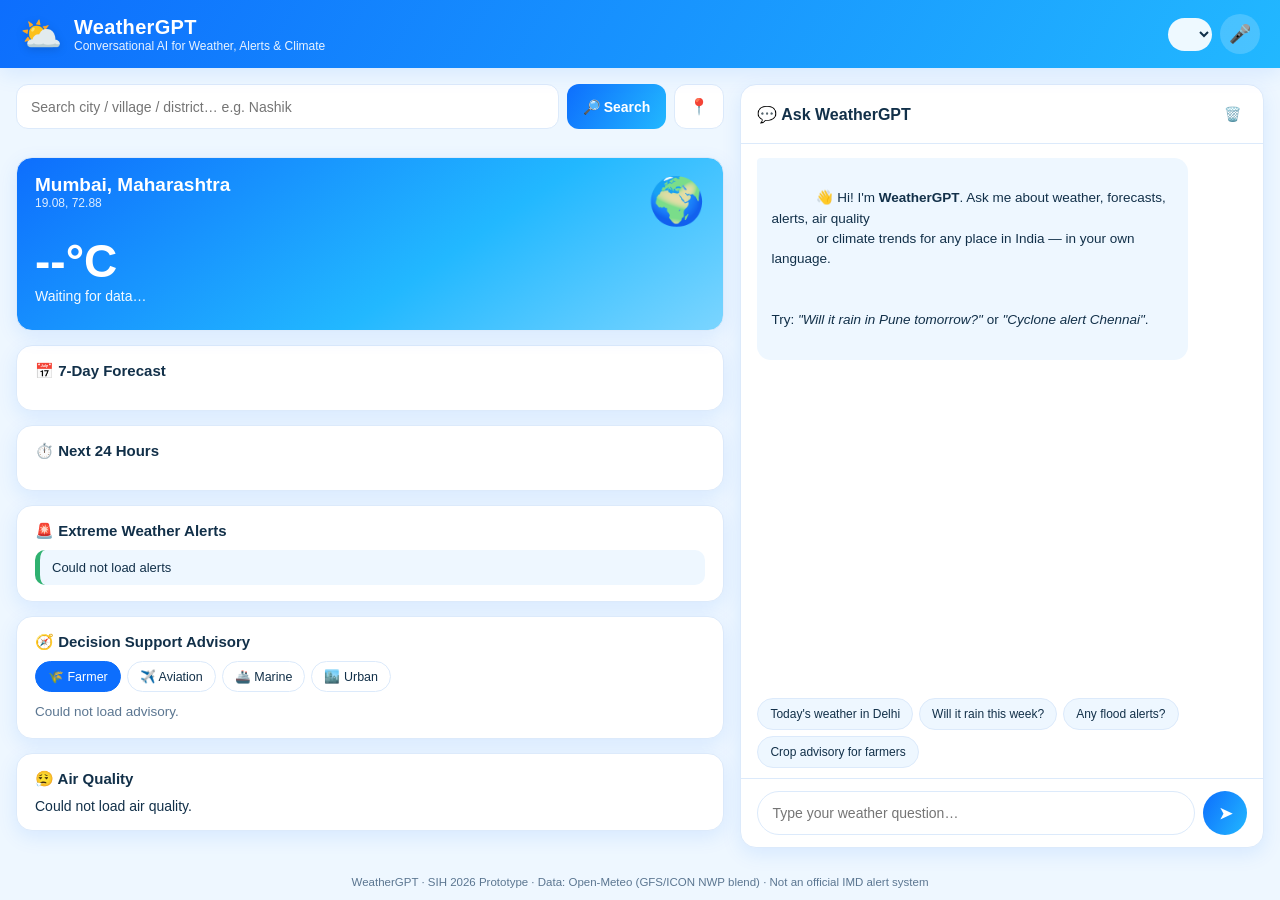
==== weathergpt/web/index.html @ a8f07b0b "feat(WeatherGPT): add conversational AI weather platform (SIH 2026) - FastAPI backend (weathergpt/ba" ====
<!DOCTYPE html>
<html lang="en">
<head>
<meta charset="UTF-8" />
<meta name="viewport" content="width=device-width, initial-scale=1.0, maximum-scale=1.0" />
<title>WeatherGPT — Conversational Weather Intelligence</title>
<meta name="description" content="WeatherGPT: AI chatbot for weather forecasts, alerts and climate information" />
<link rel="icon" href="data:image/svg+xml,<svg xmlns=%22http://www.w3.org/2000/svg%22 viewBox=%220 0 100 100%22><text y=%22.9em%22 font-size=%2290%22>⛅</text></svg>" />
<link rel="stylesheet" href="style.css" />
</head>
<body>

<div class="app-shell">

  <!-- ===================== HEADER ===================== -->
  <header class="topbar">
    <div class="brand">
      <span class="brand-icon">⛅</span>
      <div class="brand-text">
        <h1>WeatherGPT</h1>
        <p>Conversational AI for Weather, Alerts &amp; Climate</p>
      </div>
    </div>

    <div class="topbar-actions">
      <select id="langSelect" class="lang-select" title="Language"></select>
      <button id="voiceBtn" class="icon-btn" title="Voice input">🎤</button>
      <button id="menuBtn" class="icon-btn hide-desktop" title="Menu">☰</button>
    </div>
  </header>

  <!-- ===================== MAIN LAYOUT ===================== -->
  <main class="layout">

    <!-- -------- LEFT: Dashboard -------- -->
    <section class="dashboard" id="dashboard">

      <div class="search-row">
        <input id="locInput" type="text" placeholder="Search city / village / district… e.g. Nashik" autocomplete="off" />
        <button id="locSearchBtn" class="primary-btn">🔎 Search</button>
        <button id="locGpsBtn" class="secondary-btn" title="Use my location">📍</button>
      </div>
      <div id="locSuggestions" class="suggestions"></div>

      <div class="card current-card" id="currentCard">
        <div class="current-top">
          <div>
            <div class="place-name" id="placeName">Select a location</div>
            <div class="place-sub" id="placeSub">&nbsp;</div>
          </div>
          <div class="current-icon" id="currentIcon">🌍</div>
        </div>
        <div class="current-temp" id="currentTemp">--°C</div>
        <div class="current-desc" id="currentDesc">Waiting for data…</div>
        <div class="current-grid" id="currentGrid"></div>
      </div>

      <div class="card">
        <h3>📅 7-Day Forecast</h3>
        <div id="dailyForecast" class="daily-forecast"></div>
      </div>

      <div class="card">
        <h3>⏱️ Next 24 Hours</h3>
        <div id="hourlyForecast" class="hourly-forecast"></div>
      </div>

      <div class="card">
        <h3>🚨 Extreme Weather Alerts</h3>
        <div id="alertsList" class="alerts-list"></div>
      </div>

      <div class="card">
        <h3>🧭 Decision Support Advisory</h3>
        <div class="persona-row" id="personaRow">
          <button data-persona="farmer" class="chip active">🌾 Farmer</button>
          <button data-persona="aviation" class="chip">✈️ Aviation</button>
          <button data-persona="marine" class="chip">🚢 Marine</button>
          <button data-persona="urban" class="chip">🏙️ Urban</button>
        </div>
        <div id="advisoryText" class="advisory-text">Search a location to get tailored advisories.</div>
      </div>

      <div class="card">
        <h3>😮‍💨 Air Quality</h3>
        <div id="aqiBox" class="aqi-box">--</div>
      </div>

    </section>

    <!-- -------- RIGHT: Chat -------- -->
    <section class="chat-panel" id="chatPanel">
      <div class="chat-header">
        <span>💬 Ask WeatherGPT</span>
        <button id="clearChatBtn" class="icon-btn small" title="Clear chat">🗑️</button>
      </div>

      <div class="chat-messages" id="chatMessages">
        <div class="msg bot">
          <div class="bubble">
            👋 Hi! I'm <b>WeatherGPT</b>. Ask me about weather, forecasts, alerts, air quality
            or climate trends for any place in India — in your own language.
            <br/><br/>Try: <i>"Will it rain in Pune tomorrow?"</i> or <i>"Cyclone alert Chennai"</i>.
          </div>
        </div>
      </div>

      <div class="quick-chips" id="quickChips">
        <button class="chip small">Today's weather in Delhi</button>
        <button class="chip small">Will it rain this week?</button>
        <button class="chip small">Any flood alerts?</button>
        <button class="chip small">Crop advisory for farmers</button>
      </div>

      <form id="chatForm" class="chat-input-row">
        <input id="chatInput" type="text" placeholder="Type your weather question…" autocomplete="off" />
        <button type="submit" class="primary-btn">➤</button>
      </form>
    </section>

  </main>

  <footer class="footer">
    <span>WeatherGPT · SIH 2026 Prototype · Data: Open-Meteo (GFS/ICON NWP blend) · Not an official IMD alert system</span>
  </footer>
</div>

<script src="app.js"></script>
</body>
</html>
---- weathergpt/web/style.css ----
/* ==========================================================================
   WeatherGPT — simple, friendly, graphical UI
   ========================================================================== */

:root {
  --sky-1: #0d6efd;
  --sky-2: #22b8ff;
  --sky-3: #7bd5ff;
  --bg: #eef7ff;
  --card-bg: #ffffff;
  --text: #123049;
  --text-muted: #5b7691;
  --border: #dceafb;
  --high: #ff4d4f;
  --moderate: #ffa631;
  --low: #2fb170;
  --radius: 16px;
  --shadow: 0 6px 20px rgba(13, 110, 253, 0.10);
}

* { box-sizing: border-box; }

html, body {
  margin: 0;
  padding: 0;
  font-family: "Segoe UI", "Noto Sans", "Noto Sans Devanagari", Arial, sans-serif;
  background: var(--bg);
  color: var(--text);
}

.app-shell {
  min-height: 100vh;
  display: flex;
  flex-direction: column;
}

/* ---------------- Topbar ---------------- */
.topbar {
  background: linear-gradient(120deg, var(--sky-1), var(--sky-2));
  color: white;
  display: flex;
  align-items: center;
  justify-content: space-between;
  padding: 14px 20px;
  box-shadow: var(--shadow);
  position: sticky;
  top: 0;
  z-index: 20;
}
.brand { display: flex; align-items: center; gap: 12px; }
.brand-icon { font-size: 34px; filter: drop-shadow(0 2px 4px rgba(0,0,0,0.15)); }
.brand-text h1 { margin: 0; font-size: 20px; letter-spacing: 0.3px; }
.brand-text p { margin: 0; font-size: 12px; opacity: 0.9; }

.topbar-actions { display: flex; align-items: center; gap: 8px; }
.lang-select {
  border-radius: 999px;
  border: none;
  padding: 8px 12px;
  font-size: 13px;
  background: rgba(255,255,255,0.92);
  color: var(--text);
  cursor: pointer;
}
.icon-btn {
  border: none;
  background: rgba(255,255,255,0.18);
  color: white;
  width: 40px;
  height: 40px;
  border-radius: 50%;
  font-size: 18px;
  cursor: pointer;
  transition: background 0.15s;
}
.icon-btn:hover { background: rgba(255,255,255,0.32); }
.icon-btn.small { width: 30px; height: 30px; font-size: 14px; background: transparent; color: var(--text-muted); }
.icon-btn.listening { background: var(--high); animation: pulse 1s infinite; }
@keyframes pulse { 0%{ box-shadow:0 0 0 0 rgba(255,77,79,.5);} 70%{ box-shadow:0 0 0 12px rgba(255,77,79,0);} 100%{ box-shadow:0 0 0 0 rgba(255,77,79,0);} }

/* ---------------- Layout ---------------- */
.layout {
  flex: 1;
  display: grid;
  grid-template-columns: 1.15fr 0.85fr;
  gap: 16px;
  padding: 16px;
  max-width: 1300px;
  width: 100%;
  margin: 0 auto;
}

@media (max-width: 900px) {
  .layout { grid-template-columns: 1fr; }
}

/* ---------------- Dashboard ---------------- */
.dashboard { display: flex; flex-direction: column; gap: 14px; }

.search-row { display: flex; gap: 8px; }
.search-row input {
  flex: 1;
  padding: 12px 14px;
  border-radius: 12px;
  border: 1.5px solid var(--border);
  font-size: 14px;
  outline: none;
}
.search-row input:focus { border-color: var(--sky-1); }

.primary-btn {
  background: linear-gradient(120deg, var(--sky-1), var(--sky-2));
  color: white;
  border: none;
  border-radius: 12px;
  padding: 12px 16px;
  font-size: 14px;
  cursor: pointer;
  font-weight: 600;
}
.secondary-btn {
  background: white;
  border: 1.5px solid var(--border);
  border-radius: 12px;
  padding: 12px 14px;
  cursor: pointer;
  font-size: 16px;
}

.suggestions {
  display: flex;
  flex-direction: column;
  gap: 4px;
}
.suggestion-item {
  background: white;
  border: 1px solid var(--border);
  border-radius: 10px;
  padding: 10px 12px;
  cursor: pointer;
  font-size: 13.5px;
}
.suggestion-item:hover { background: var(--bg); }

.card {
  background: var(--card-bg);
  border-radius: var(--radius);
  padding: 16px 18px;
  box-shadow: var(--shadow);
  border: 1px solid var(--border);
}
.card h3 { margin: 0 0 10px 0; font-size: 15px; }

.current-card {
  background: linear-gradient(145deg, #0d6efd, #22b8ff 60%, #7bd5ff);
  color: white;
  position: relative;
  overflow: hidden;
}
.current-top { display: flex; justify-content: space-between; align-items: flex-start; }
.place-name { font-size: 19px; font-weight: 700; }
.place-sub { font-size: 12px; opacity: 0.85; }
.current-icon { font-size: 46px; }
.current-temp { font-size: 46px; font-weight: 800; margin-top: 6px; }
.current-desc { font-size: 14px; opacity: 0.95; margin-bottom: 10px; }
.current-grid {
  display: grid;
  grid-template-columns: repeat(3, 1fr);
  gap: 8px;
  margin-top: 6px;
}
.mini-stat {
  background: rgba(255,255,255,0.18);
  border-radius: 10px;
  padding: 8px;
  text-align: center;
  font-size: 12px;
}
.mini-stat b { display: block; font-size: 14px; }

.daily-forecast {
  display: flex;
  gap: 8px;
  overflow-x: auto;
  padding-bottom: 4px;
}
.day-item {
  min-width: 84px;
  text-align: center;
  background: var(--bg);
  border-radius: 12px;
  padding: 10px 6px;
  flex-shrink: 0;
}
.day-item .dname { font-size: 12px; font-weight: 700; color: var(--sky-1); }
.day-item .dicon { font-size: 26px; margin: 4px 0; }
.day-item .dtemp { font-size: 12.5px; }
.day-item .drain { font-size: 11px; color: var(--text-muted); }

.hourly-forecast {
  display: flex;
  gap: 8px;
  overflow-x: auto;
  padding-bottom: 4px;
}
.hour-item {
  min-width: 66px;
  text-align: center;
  background: var(--bg);
  border-radius: 12px;
  padding: 8px 4px;
  flex-shrink: 0;
  font-size: 12px;
}
.hour-item .hicon { font-size: 20px; margin: 3px 0; }

.alerts-list { display: flex; flex-direction: column; gap: 8px; }
.alert-item {
  border-left: 5px solid var(--low);
  background: var(--bg);
  border-radius: 10px;
  padding: 10px 12px;
  font-size: 13px;
}
.alert-item.high { border-color: var(--high); background: #fff1f0; }
.alert-item.moderate { border-color: var(--moderate); background: #fff8ec; }
.alert-item.low { border-color: var(--low); background: #eefdf3; }
.alert-item .a-type { font-weight: 700; font-size: 13px; display:block; margin-bottom:2px; }

.persona-row { display: flex; gap: 6px; margin-bottom: 10px; flex-wrap: wrap; }
.chip {
  border: 1.5px solid var(--border);
  background: white;
  border-radius: 999px;
  padding: 7px 12px;
  font-size: 12.5px;
  cursor: pointer;
  color: var(--text);
}
.chip.active { background: var(--sky-1); color: white; border-color: var(--sky-1); }
.chip.small { font-size: 12px; padding: 8px 12px; background: var(--bg); }
.advisory-text { font-size: 13.5px; color: var(--text-muted); line-height: 1.5; }

.aqi-box { font-size: 14px; }
.aqi-pill {
  display: inline-block;
  padding: 4px 10px;
  border-radius: 999px;
  font-weight: 700;
  color: white;
  font-size: 12px;
  margin-right: 8px;
}

/* ---------------- Chat panel ---------------- */
.chat-panel {
  background: var(--card-bg);
  border-radius: var(--radius);
  box-shadow: var(--shadow);
  border: 1px solid var(--border);
  display: flex;
  flex-direction: column;
  max-height: calc(100vh - 110px);
  position: sticky;
  top: 90px;
}
.chat-header {
  padding: 14px 16px;
  font-weight: 700;
  border-bottom: 1px solid var(--border);
  display: flex;
  justify-content: space-between;
  align-items: center;
}
.chat-messages {
  flex: 1;
  overflow-y: auto;
  padding: 14px 16px;
  display: flex;
  flex-direction: column;
  gap: 12px;
  min-height: 300px;
}
.msg { display: flex; }
.msg.user { justify-content: flex-end; }
.bubble {
  max-width: 88%;
  padding: 10px 14px;
  border-radius: 14px;
  font-size: 13.5px;
  line-height: 1.5;
  white-space: pre-wrap;
}
.msg.bot .bubble { background: var(--bg); color: var(--text); border-top-left-radius: 4px; }
.msg.user .bubble { background: var(--sky-1); color: white; border-top-right-radius: 4px; }
.msg.bot .bubble.typing { display: flex; gap: 4px; align-items: center; padding: 14px; }
.dot { width: 6px; height: 6px; background: var(--sky-1); border-radius: 50%; animation: blink 1.2s infinite ease-in-out; }
.dot:nth-child(2) { animation-delay: 0.2s; }
.dot:nth-child(3) { animation-delay: 0.4s; }
@keyframes blink { 0%, 80%, 100% { opacity: 0.2; } 40% { opacity: 1; } }

.quick-chips {
  display: flex;
  gap: 6px;
  flex-wrap: wrap;
  padding: 0 16px 10px;
}

.chat-input-row {
  display: flex;
  gap: 8px;
  padding: 12px 16px;
  border-top: 1px solid var(--border);
}
.chat-input-row input {
  flex: 1;
  padding: 12px 14px;
  border-radius: 999px;
  border: 1.5px solid var(--border);
  font-size: 14px;
  outline: none;
}
.chat-input-row input:focus { border-color: var(--sky-1); }
.chat-input-row .primary-btn { border-radius: 50%; width: 44px; height: 44px; padding: 0; font-size: 16px; }

.footer {
  text-align: center;
  font-size: 11.5px;
  color: var(--text-muted);
  padding: 12px;
}

.hide-desktop { display: none; }

@media (max-width: 900px) {
  .hide-desktop { display: inline-flex; }
  .chat-panel { position: static; max-height: 480px; }
}

@media (max-width: 480px) {
  .brand-text p { display: none; }
  .current-temp { font-size: 38px; }
}
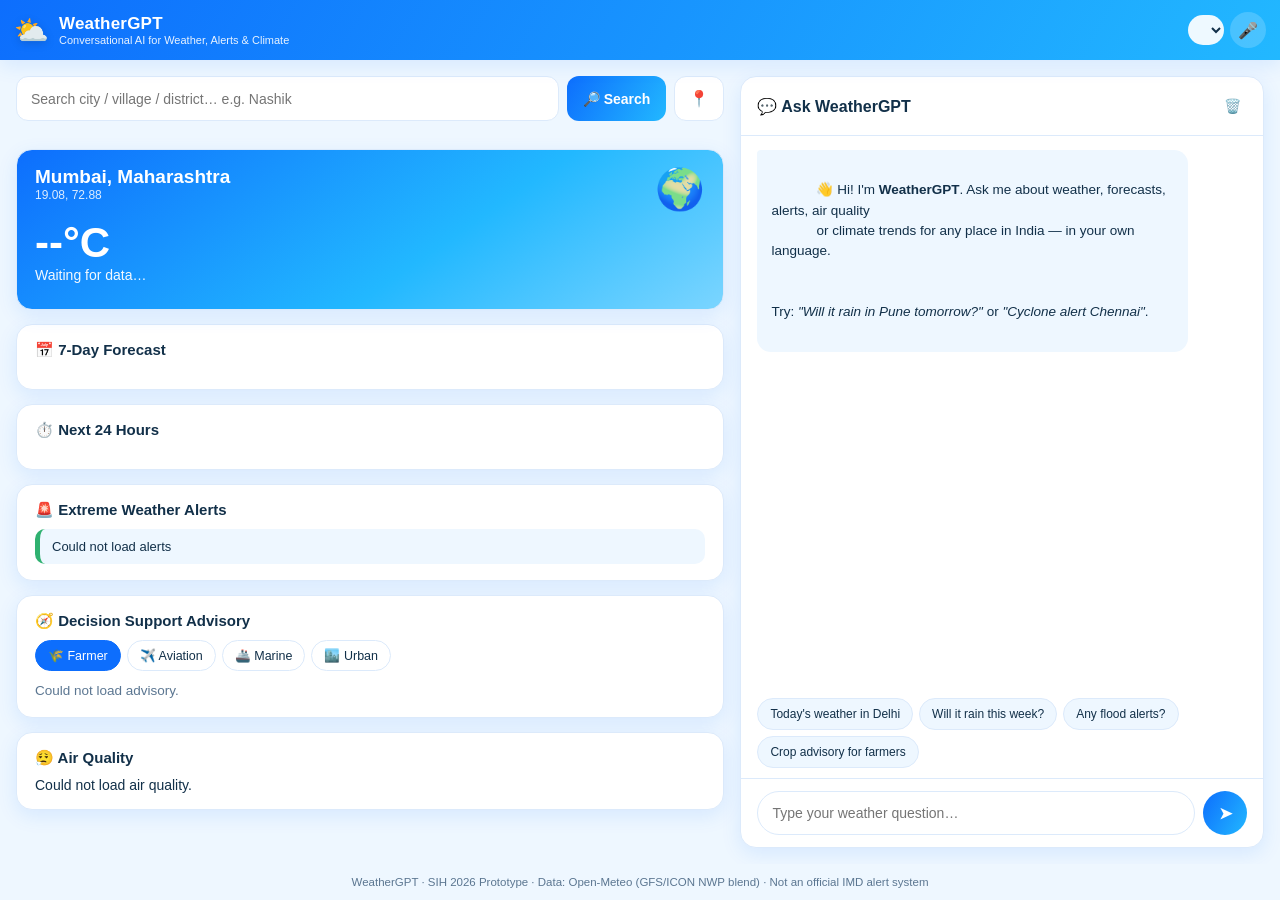
==== commit 03a546af: "fix(WeatherGPT web): eliminate horizontal overflow, redesign mobile as tabbed app screen Root cause:" ====
--- a/weathergpt/web/index.html
+++ b/weathergpt/web/index.html
@@ -25,7 +25,6 @@
     <div class="topbar-actions">
       <select id="langSelect" class="lang-select" title="Language"></select>
       <button id="voiceBtn" class="icon-btn" title="Voice input">🎤</button>
-      <button id="menuBtn" class="icon-btn hide-desktop" title="Menu">☰</button>
     </div>
   </header>
 
@@ -33,7 +32,7 @@
   <main class="layout">
 
     <!-- -------- LEFT: Dashboard -------- -->
-    <section class="dashboard" id="dashboard">
+    <section class="dashboard tab-screen active" id="dashboard">
 
       <div class="search-row">
         <input id="locInput" type="text" placeholder="Search city / village / district… e.g. Nashik" autocomplete="off" />
@@ -89,7 +88,7 @@
     </section>
 
     <!-- -------- RIGHT: Chat -------- -->
-    <section class="chat-panel" id="chatPanel">
+    <section class="chat-panel tab-screen" id="chatPanel">
       <div class="chat-header">
         <span>💬 Ask WeatherGPT</span>
         <button id="clearChatBtn" class="icon-btn small" title="Clear chat">🗑️</button>
@@ -120,9 +119,19 @@
 
   </main>
 
-  <footer class="footer">
+  <footer class="footer hide-mobile">
     <span>WeatherGPT · SIH 2026 Prototype · Data: Open-Meteo (GFS/ICON NWP blend) · Not an official IMD alert system</span>
   </footer>
+
+  <!-- ===================== MOBILE BOTTOM TAB BAR ===================== -->
+  <nav class="bottom-tabs" id="bottomTabs">
+    <button class="tab-btn active" data-tab="dashboard">
+      <span class="tab-icon">🌦️</span><span class="tab-label">Weather</span>
+    </button>
+    <button class="tab-btn" data-tab="chatPanel">
+      <span class="tab-icon">💬</span><span class="tab-label">Chat</span>
+    </button>
+  </nav>
 </div>
 
 <script src="app.js"></script>
--- a/weathergpt/web/style.css
+++ b/weathergpt/web/style.css
@@ -23,15 +23,24 @@
 html, body {
   margin: 0;
   padding: 0;
+  width: 100%;
+  max-width: 100%;
+  overflow-x: hidden;
   font-family: "Segoe UI", "Noto Sans", "Noto Sans Devanagari", Arial, sans-serif;
   background: var(--bg);
   color: var(--text);
 }
 
+img, svg { max-width: 100%; }
+
 .app-shell {
   min-height: 100vh;
+  min-height: 100dvh;
+  width: 100%;
+  max-width: 100%;
   display: flex;
   flex-direction: column;
+  overflow-x: hidden;
 }
 
 /* ---------------- Topbar ---------------- */
@@ -41,23 +50,28 @@
   display: flex;
   align-items: center;
   justify-content: space-between;
-  padding: 14px 20px;
+  gap: 8px;
+  padding: 12px 14px;
   box-shadow: var(--shadow);
   position: sticky;
   top: 0;
   z-index: 20;
-}
-.brand { display: flex; align-items: center; gap: 12px; }
-.brand-icon { font-size: 34px; filter: drop-shadow(0 2px 4px rgba(0,0,0,0.15)); }
-.brand-text h1 { margin: 0; font-size: 20px; letter-spacing: 0.3px; }
-.brand-text p { margin: 0; font-size: 12px; opacity: 0.9; }
-
-.topbar-actions { display: flex; align-items: center; gap: 8px; }
+  width: 100%;
+  max-width: 100%;
+}
+.brand { display: flex; align-items: center; gap: 10px; min-width: 0; flex: 1 1 auto; }
+.brand-icon { font-size: 28px; flex-shrink: 0; filter: drop-shadow(0 2px 4px rgba(0,0,0,0.15)); }
+.brand-text { min-width: 0; overflow: hidden; }
+.brand-text h1 { margin: 0; font-size: 17px; letter-spacing: 0.2px; white-space: nowrap; overflow: hidden; text-overflow: ellipsis; }
+.brand-text p { margin: 0; font-size: 11px; opacity: 0.9; white-space: nowrap; overflow: hidden; text-overflow: ellipsis; }
+
+.topbar-actions { display: flex; align-items: center; gap: 6px; flex-shrink: 0; }
 .lang-select {
   border-radius: 999px;
   border: none;
-  padding: 8px 12px;
-  font-size: 13px;
+  padding: 7px 8px;
+  font-size: 12px;
+  max-width: 84px;
   background: rgba(255,255,255,0.92);
   color: var(--text);
   cursor: pointer;
@@ -66,10 +80,11 @@
   border: none;
   background: rgba(255,255,255,0.18);
   color: white;
-  width: 40px;
-  height: 40px;
+  width: 36px;
+  height: 36px;
+  flex-shrink: 0;
   border-radius: 50%;
-  font-size: 18px;
+  font-size: 16px;
   cursor: pointer;
   transition: background 0.15s;
 }
@@ -82,24 +97,32 @@
 .layout {
   flex: 1;
   display: grid;
-  grid-template-columns: 1.15fr 0.85fr;
+  grid-template-columns: minmax(0, 1.15fr) minmax(0, 0.85fr);
   gap: 16px;
   padding: 16px;
   max-width: 1300px;
   width: 100%;
+  min-width: 0;
   margin: 0 auto;
+  overflow-x: hidden;
 }
 
 @media (max-width: 900px) {
-  .layout { grid-template-columns: 1fr; }
+  .layout {
+    grid-template-columns: minmax(0, 1fr);
+    padding: 12px;
+    padding-bottom: 76px; /* room for bottom tab bar */
+    gap: 12px;
+  }
 }
 
 /* ---------------- Dashboard ---------------- */
-.dashboard { display: flex; flex-direction: column; gap: 14px; }
-
-.search-row { display: flex; gap: 8px; }
+.dashboard { display: flex; flex-direction: column; gap: 14px; min-width: 0; }
+
+.search-row { display: flex; gap: 8px; min-width: 0; }
 .search-row input {
   flex: 1;
+  min-width: 0;
   padding: 12px 14px;
   border-radius: 12px;
   border: 1.5px solid var(--border);
@@ -107,6 +130,13 @@
   outline: none;
 }
 .search-row input:focus { border-color: var(--sky-1); }
+
+@media (max-width: 480px) {
+  .search-row { flex-wrap: wrap; }
+  .search-row input { flex: 1 1 100%; }
+  .search-row .primary-btn { flex: 1 1 auto; }
+  .search-row .secondary-btn { flex: 0 0 auto; }
+}
 
 .primary-btn {
   background: linear-gradient(120deg, var(--sky-1), var(--sky-2));
@@ -148,6 +178,8 @@
   padding: 16px 18px;
   box-shadow: var(--shadow);
   border: 1px solid var(--border);
+  min-width: 0;
+  width: 100%;
 }
 .card h3 { margin: 0 0 10px 0; font-size: 15px; }
 
@@ -157,32 +189,39 @@
   position: relative;
   overflow: hidden;
 }
-.current-top { display: flex; justify-content: space-between; align-items: flex-start; }
-.place-name { font-size: 19px; font-weight: 700; }
+.current-top { display: flex; justify-content: space-between; align-items: flex-start; gap: 8px; min-width: 0; }
+.current-top > div:first-child { min-width: 0; flex: 1; }
+.place-name { font-size: 19px; font-weight: 700; overflow-wrap: break-word; }
 .place-sub { font-size: 12px; opacity: 0.85; }
-.current-icon { font-size: 46px; }
-.current-temp { font-size: 46px; font-weight: 800; margin-top: 6px; }
-.current-desc { font-size: 14px; opacity: 0.95; margin-bottom: 10px; }
+.current-icon { font-size: 40px; flex-shrink: 0; }
+.current-temp { font-size: 42px; font-weight: 800; margin-top: 6px; }
+.current-desc { font-size: 14px; opacity: 0.95; margin-bottom: 10px; overflow-wrap: break-word; }
 .current-grid {
   display: grid;
-  grid-template-columns: repeat(3, 1fr);
+  grid-template-columns: repeat(3, minmax(0, 1fr));
   gap: 8px;
   margin-top: 6px;
 }
 .mini-stat {
   background: rgba(255,255,255,0.18);
   border-radius: 10px;
-  padding: 8px;
+  padding: 8px 4px;
   text-align: center;
-  font-size: 12px;
-}
-.mini-stat b { display: block; font-size: 14px; }
+  font-size: 11.5px;
+  min-width: 0;
+  overflow: hidden;
+}
+.mini-stat b { display: block; font-size: 13px; overflow: hidden; text-overflow: ellipsis; white-space: nowrap; }
 
 .daily-forecast {
   display: flex;
   gap: 8px;
   overflow-x: auto;
+  overflow-y: hidden;
   padding-bottom: 4px;
+  max-width: 100%;
+  -webkit-overflow-scrolling: touch;
+  scrollbar-width: thin;
 }
 .day-item {
   min-width: 84px;
@@ -201,7 +240,11 @@
   display: flex;
   gap: 8px;
   overflow-x: auto;
+  overflow-y: hidden;
   padding-bottom: 4px;
+  max-width: 100%;
+  -webkit-overflow-scrolling: touch;
+  scrollbar-width: thin;
 }
 .hour-item {
   min-width: 66px;
@@ -214,13 +257,15 @@
 }
 .hour-item .hicon { font-size: 20px; margin: 3px 0; }
 
-.alerts-list { display: flex; flex-direction: column; gap: 8px; }
+.alerts-list { display: flex; flex-direction: column; gap: 8px; min-width: 0; }
 .alert-item {
   border-left: 5px solid var(--low);
   background: var(--bg);
   border-radius: 10px;
   padding: 10px 12px;
   font-size: 13px;
+  overflow-wrap: break-word;
+  word-break: break-word;
 }
 .alert-item.high { border-color: var(--high); background: #fff1f0; }
 .alert-item.moderate { border-color: var(--moderate); background: #fff8ec; }
@@ -241,7 +286,7 @@
 .chip.small { font-size: 12px; padding: 8px 12px; background: var(--bg); }
 .advisory-text { font-size: 13.5px; color: var(--text-muted); line-height: 1.5; }
 
-.aqi-box { font-size: 14px; }
+.aqi-box { font-size: 14px; overflow-wrap: break-word; }
 .aqi-pill {
   display: inline-block;
   padding: 4px 10px;
@@ -250,6 +295,7 @@
   color: white;
   font-size: 12px;
   margin-right: 8px;
+  margin-bottom: 4px;
 }
 
 /* ---------------- Chat panel ---------------- */
@@ -332,12 +378,62 @@
 
 .hide-desktop { display: none; }
 
+/* ---------------- Mobile tab-based app shell ---------------- */
+.bottom-tabs { display: none; }
+
 @media (max-width: 900px) {
   .hide-desktop { display: inline-flex; }
-  .chat-panel { position: static; max-height: 480px; }
+  .chat-panel {
+    position: static;
+    max-height: none;
+  }
+
+  /* Only one screen (Weather / Chat) is shown at a time on phones,
+     switched by the bottom tab bar — avoids one giant scrolling page
+     and keeps the chat panel a full, usable height. */
+  .tab-screen { display: none; }
+  .tab-screen.active { display: flex; }
+  .dashboard.tab-screen.active { display: flex; }
+
+  .chat-panel.tab-screen.active {
+    height: calc(100vh - 64px - 64px - 24px);
+    height: calc(100dvh - 64px - 64px - 24px);
+  }
+
+  .hide-mobile { display: none; }
+
+  .bottom-tabs {
+    display: flex;
+    position: fixed;
+    left: 0;
+    right: 0;
+    bottom: 0;
+    z-index: 30;
+    background: #ffffff;
+    border-top: 1px solid var(--border);
+    box-shadow: 0 -4px 16px rgba(13, 110, 253, 0.08);
+    padding: 6px 8px calc(6px + env(safe-area-inset-bottom, 0px));
+  }
+  .tab-btn {
+    flex: 1;
+    display: flex;
+    flex-direction: column;
+    align-items: center;
+    gap: 2px;
+    border: none;
+    background: none;
+    padding: 6px 4px;
+    border-radius: 12px;
+    color: var(--text-muted);
+    font-size: 11px;
+    cursor: pointer;
+  }
+  .tab-btn .tab-icon { font-size: 20px; }
+  .tab-btn.active { color: var(--sky-1); background: var(--bg); font-weight: 700; }
 }
 
 @media (max-width: 480px) {
   .brand-text p { display: none; }
-  .current-temp { font-size: 38px; }
-}
+  .current-temp { font-size: 34px; }
+  .place-name { font-size: 17px; }
+}
